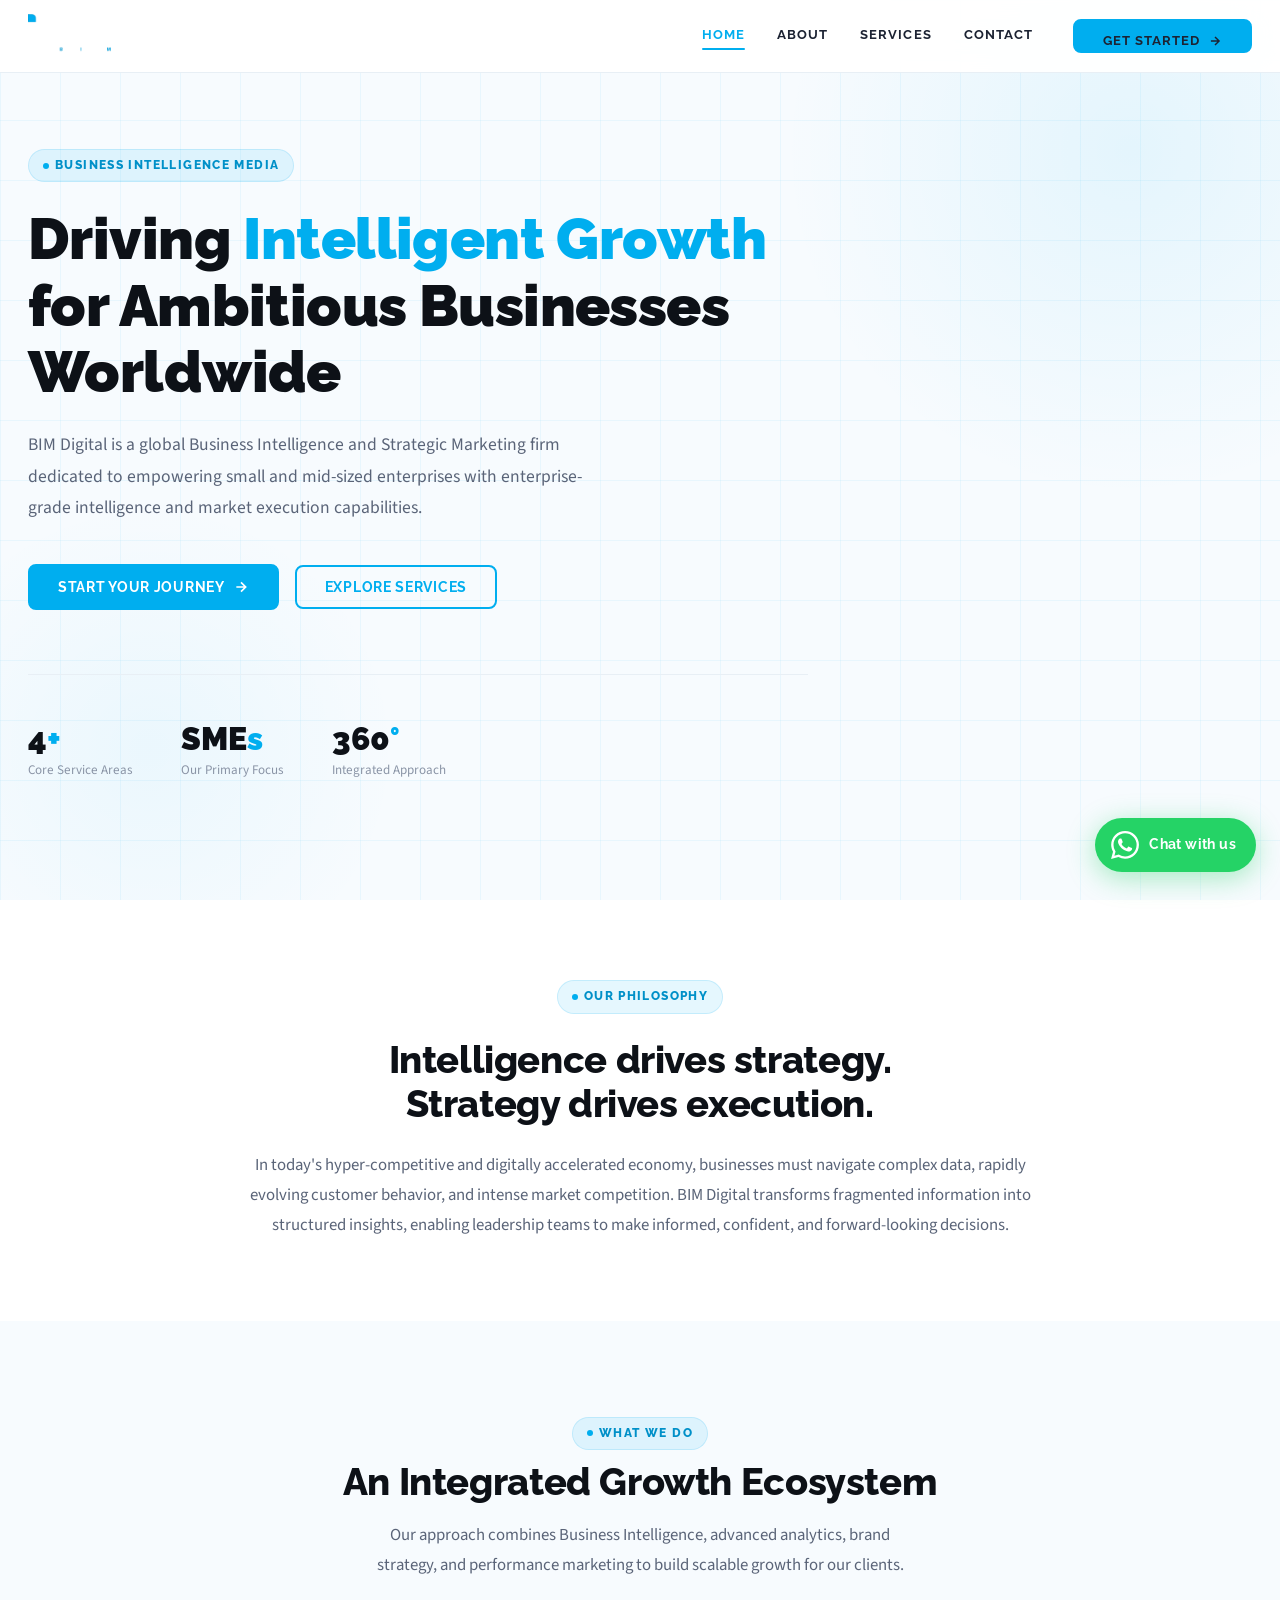
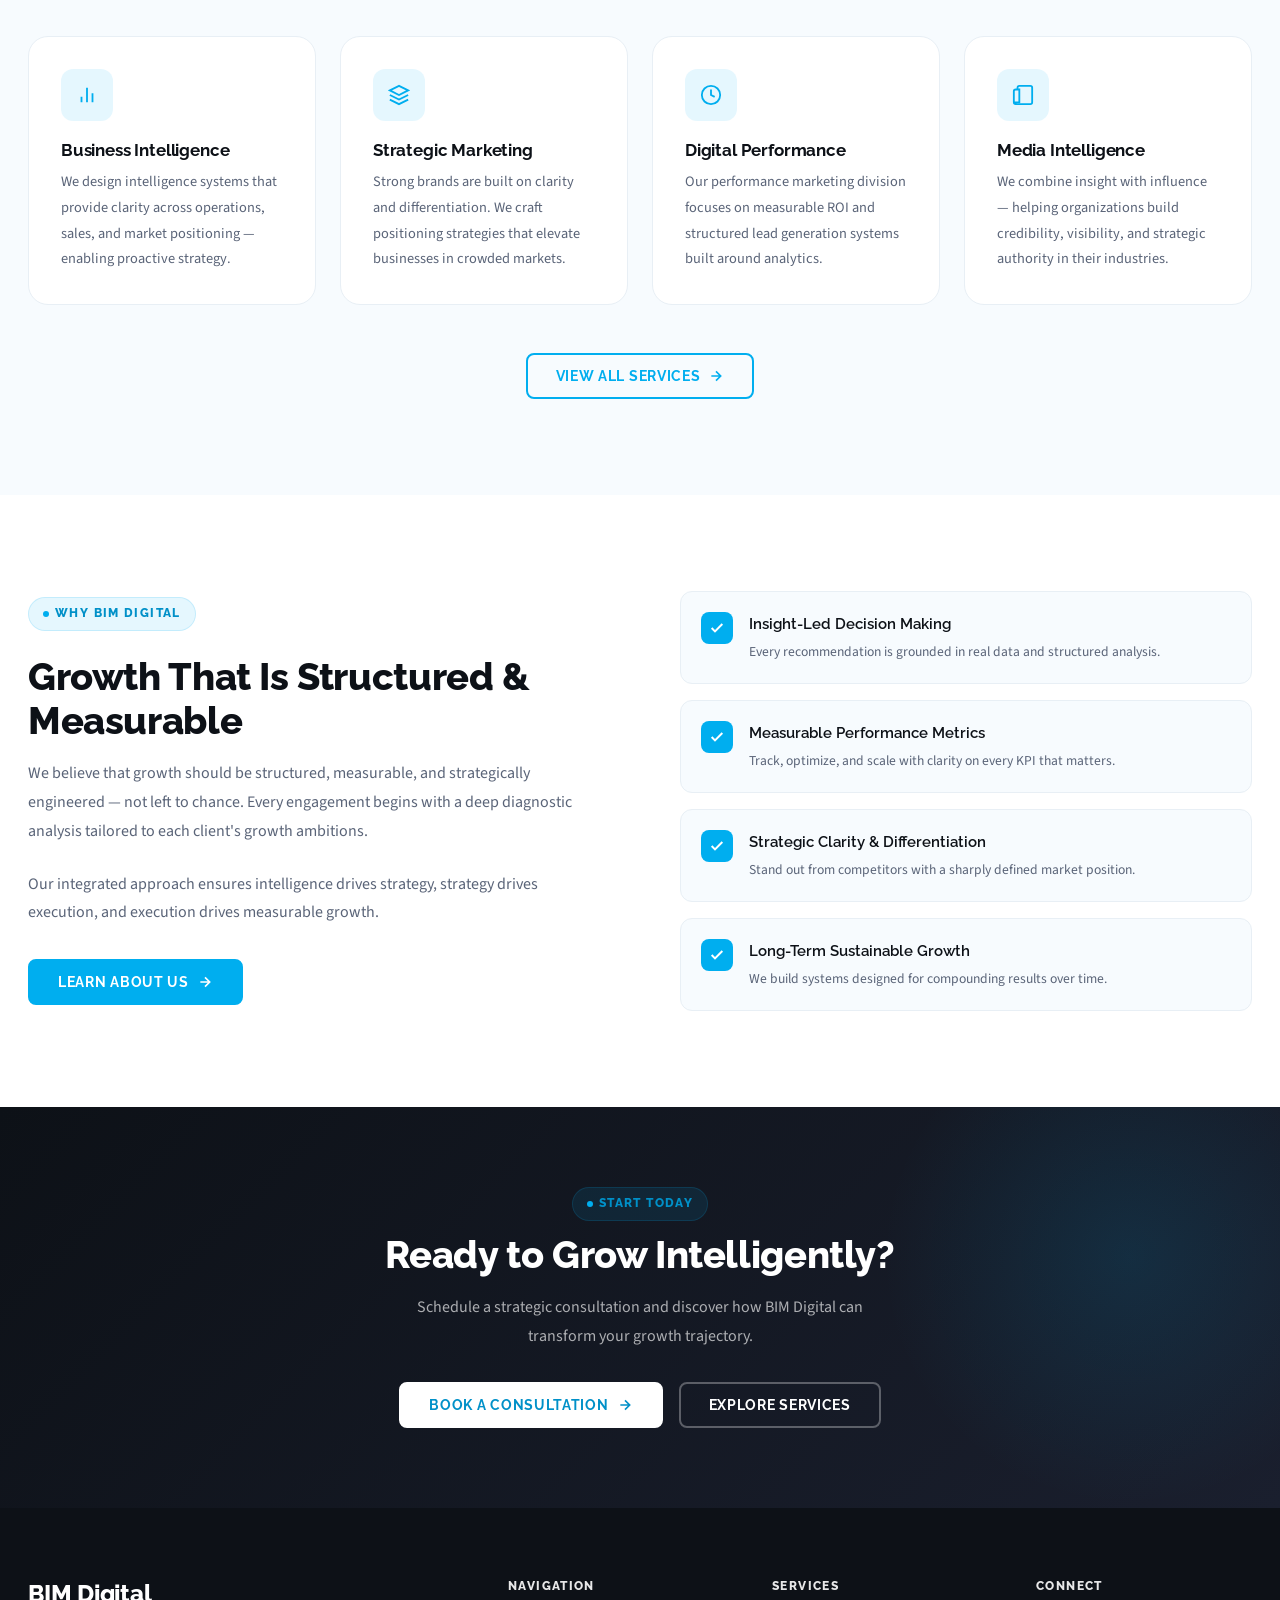
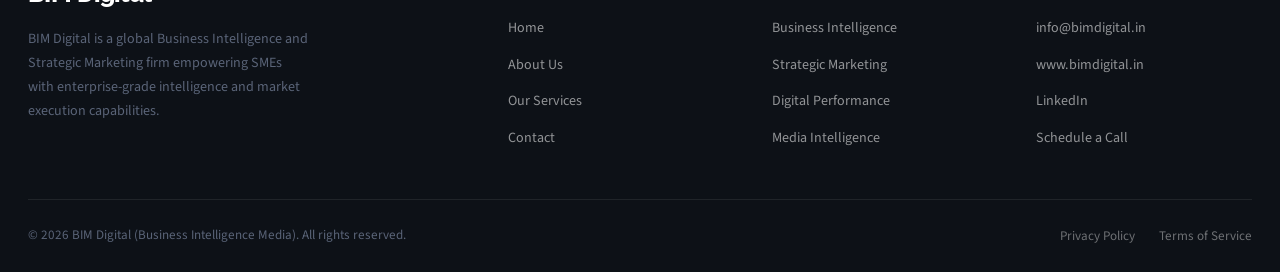
==== index.html @ 84a0bad7 "auto-commit for f4e19ec5-8367-4ca6-a7bd-9282d88a404a" ====
<!DOCTYPE html>
<html lang="en">
<head>
  <meta charset="UTF-8" />
  <meta name="viewport" content="width=device-width, initial-scale=1.0, maximum-scale=5.0" />
  <meta name="theme-color" content="#00AEEF" />
  <title>Intelligent Growth for Ambitious Businesses | BIM Digital</title>
  <meta name="description" content="BIM Digital is a global Business Intelligence and Strategic Marketing firm empowering small and mid-sized enterprises with enterprise-grade intelligence." />
  <link rel="stylesheet" href="assets/css/style.css" />
  <link rel="icon" type="image/png" href="assets/images/logo.png" />
</head>
<body>

<!-- ══ HEADER ══ -->
<header class="site-header" id="site-header">
  <div class="container">
    <nav class="nav-inner" role="navigation" aria-label="Main navigation">

      <a href="index.html" class="nav-logo" aria-label="BIM Digital Home">
        <img src="assets/images/logo.png" alt="BIM Digital" width="140" height="44" />
      </a>

      <!-- Desktop nav links -->
      <ul class="nav-links" id="nav-links" role="menubar">
        <li role="none"><a href="index.html" role="menuitem" class="active">Home</a></li>
        <li role="none"><a href="about.html" role="menuitem">About</a></li>
        <li role="none"><a href="services.html" role="menuitem">Services</a></li>
        <li role="none"><a href="contact.html" role="menuitem">Contact</a></li>
        <li role="none" class="nav-cta">
          <a href="contact.html" class="btn btn-primary" role="menuitem">
            Get Started
            <svg width="14" height="14" viewBox="0 0 24 24" fill="none" stroke="currentColor" stroke-width="2.5" aria-hidden="true"><path d="M5 12h14M12 5l7 7-7 7"/></svg>
          </a>
        </li>
      </ul>

      <!-- Hamburger button (mobile only) -->
      <button class="hamburger" id="hamburger" aria-label="Toggle navigation menu" aria-expanded="false" aria-controls="mobile-nav">
        <span></span>
        <span></span>
        <span></span>
      </button>

    </nav>
  </div>
</header>

<!-- ══ MOBILE NAV DRAWER ══ -->
<div class="mobile-nav" id="mobile-nav" aria-hidden="true">
  <div class="mobile-nav-header">
    <a href="index.html" class="mobile-nav-logo">
      <img src="assets/images/logo.png" alt="BIM Digital" height="38" />
    </a>
    <button class="mobile-nav-close" id="mobile-nav-close" aria-label="Close navigation">
      <svg width="22" height="22" viewBox="0 0 24 24" fill="none" stroke="currentColor" stroke-width="2.5"><path d="M18 6L6 18M6 6l12 12"/></svg>
    </button>
  </div>
  <ul class="mobile-nav-links">
    <li><a href="index.html" class="active">Home</a></li>
    <li><a href="about.html">About</a></li>
    <li><a href="services.html">Services</a></li>
    <li><a href="contact.html">Contact</a></li>
  </ul>
  <div class="mobile-nav-footer">
    <a href="contact.html" class="btn btn-primary" style="width:100%;justify-content:center;">
      Get Started
      <svg width="14" height="14" viewBox="0 0 24 24" fill="none" stroke="currentColor" stroke-width="2.5"><path d="M5 12h14M12 5l7 7-7 7"/></svg>
    </a>
    <a href="tel:+919871197779" class="mobile-nav-phone">
      <svg width="16" height="16" viewBox="0 0 24 24" fill="none" stroke="currentColor" stroke-width="2"><path d="M22 16.92v3a2 2 0 0 1-2.18 2 19.79 19.79 0 0 1-8.63-3.07A19.5 19.5 0 0 1 4.69 13a19.79 19.79 0 0 1-3.07-8.67A2 2 0 0 1 3.6 2.23h3a2 2 0 0 1 2 1.72c.127.96.361 1.903.7 2.81a2 2 0 0 1-.45 2.11L7.91 9.91a16 16 0 0 0 6.18 6.18l1.04-.94a2 2 0 0 1 2.11-.45c.907.339 1.85.573 2.81.7A2 2 0 0 1 22 16.92z"/></svg>
      +91 98711 97779
    </a>
  </div>
</div>
<!-- Backdrop -->
<div class="mobile-nav-backdrop" id="mobile-nav-backdrop"></div>

<!-- ══ WHATSAPP STICKY CTA ══ -->
<a href="https://wa.me/919871197779?text=Hello%20BIM%20Digital%2C%20I%20would%20like%20to%20know%20more%20about%20your%20services."
   class="whatsapp-sticky" target="_blank" rel="noopener noreferrer" aria-label="Chat with us on WhatsApp">
  <span class="whatsapp-sticky-icon">
    <svg width="28" height="28" viewBox="0 0 24 24" fill="currentColor" xmlns="http://www.w3.org/2000/svg">
      <path d="M17.472 14.382c-.297-.149-1.758-.867-2.03-.967-.273-.099-.471-.148-.67.15-.197.297-.767.966-.94 1.164-.173.199-.347.223-.644.075-.297-.15-1.255-.463-2.39-1.475-.883-.788-1.48-1.761-1.653-2.059-.173-.297-.018-.458.13-.606.134-.133.298-.347.446-.52.149-.174.198-.298.298-.497.099-.198.05-.371-.025-.52-.075-.149-.669-1.612-.916-2.207-.242-.579-.487-.5-.669-.51-.173-.008-.371-.01-.57-.01-.198 0-.52.074-.792.372-.272.297-1.04 1.016-1.04 2.479 0 1.462 1.065 2.875 1.213 3.074.149.198 2.096 3.2 5.077 4.487.709.306 1.262.489 1.694.625.712.227 1.36.195 1.871.118.571-.085 1.758-.719 2.006-1.413.248-.694.248-1.289.173-1.413-.074-.124-.272-.198-.57-.347m-5.421 7.403h-.004a9.87 9.87 0 0 1-5.031-1.378l-.361-.214-3.741.982.998-3.648-.235-.374a9.86 9.86 0 0 1-1.51-5.26c.001-5.45 4.436-9.884 9.888-9.884 2.64 0 5.122 1.03 6.988 2.898a9.825 9.825 0 0 1 2.893 6.994c-.003 5.45-4.437 9.884-9.885 9.884m8.413-18.297A11.815 11.815 0 0 0 12.05 0C5.495 0 .16 5.335.157 11.892c0 2.096.547 4.142 1.588 5.945L.057 24l6.305-1.654a11.882 11.882 0 0 0 5.683 1.448h.005c6.554 0 11.89-5.335 11.893-11.893a11.821 11.821 0 0 0-3.48-8.413z"/>
    </svg>
  </span>
  <span class="whatsapp-sticky-label">Chat with us</span>
</a>

<script>
(function () {
  'use strict';

  /* ── Sticky header ── */
  const header = document.getElementById('site-header');
  window.addEventListener('scroll', function () {
    header.classList.toggle('scrolled', window.scrollY > 20);
  }, { passive: true });

  /* ── Mobile nav ── */
  var hamburger = document.getElementById('hamburger');
  var mobileNav = document.getElementById('mobile-nav');
  var backdrop  = document.getElementById('mobile-nav-backdrop');
  var closeBtn  = document.getElementById('mobile-nav-close');

  function openNav() {
    mobileNav.classList.add('open');
    backdrop.classList.add('open');
    hamburger.classList.add('active');
    hamburger.setAttribute('aria-expanded', 'true');
    mobileNav.setAttribute('aria-hidden', 'false');
    document.body.style.overflow = 'hidden';
  }

  function closeNav() {
    mobileNav.classList.remove('open');
    backdrop.classList.remove('open');
    hamburger.classList.remove('active');
    hamburger.setAttribute('aria-expanded', 'false');
    mobileNav.setAttribute('aria-hidden', 'true');
    document.body.style.overflow = '';
  }

  hamburger.addEventListener('click', function (e) {
    e.stopPropagation();
    mobileNav.classList.contains('open') ? closeNav() : openNav();
  });

  if (closeBtn)  closeBtn.addEventListener('click',  closeNav);
  if (backdrop)  backdrop.addEventListener('click',  closeNav);

  // Close when any nav link is clicked
  var navLinks = mobileNav.querySelectorAll('a');
  navLinks.forEach(function (link) {
    link.addEventListener('click', closeNav);
  });

  // Close on Escape key
  document.addEventListener('keydown', function (e) {
    if (e.key === 'Escape' && mobileNav.classList.contains('open')) closeNav();
  });
})();
</script>

<!-- ══════════════════════════════════════════
     HERO
══════════════════════════════════════════ -->
<section class="hero">
  <div class="hero-bg-pattern"></div>
  <div class="hero-grid"></div>
  <div class="container">
    <div class="hero-content">
      <div class="hero-badge">
        <span class="badge">Business Intelligence Media</span>
      </div>
      <h1>Driving <em>Intelligent Growth</em> for Ambitious Businesses Worldwide</h1>
      <p class="hero-desc">BIM Digital is a global Business Intelligence and Strategic Marketing firm dedicated to empowering small and mid-sized enterprises with enterprise-grade intelligence and market execution capabilities.</p>
      <div class="hero-actions">
        <a href="contact.html" class="btn btn-primary">
          Start Your Journey
          <svg width="16" height="16" viewBox="0 0 24 24" fill="none" stroke="currentColor" stroke-width="2.5"><path d="M5 12h14M12 5l7 7-7 7"/></svg>
        </a>
        <a href="services.html" class="btn btn-outline">Explore Services</a>
      </div>
      <div class="hero-stats">
        <div>
          <div class="stat-num">4<span>+</span></div>
          <div class="stat-label">Core Service Areas</div>
        </div>
        <div>
          <div class="stat-num">SME<span>s</span></div>
          <div class="stat-label">Our Primary Focus</div>
        </div>
        <div>
          <div class="stat-num">360<span>°</span></div>
          <div class="stat-label">Integrated Approach</div>
        </div>
      </div>
    </div>
  </div>
</section>

<!-- ══════════════════════════════════════════
     INTRO / PHILOSOPHY
══════════════════════════════════════════ -->
<section style="background:var(--white); padding:80px 0;">
  <div class="container">
    <div style="max-width:800px; margin:0 auto; text-align:center;">
      <span class="badge" style="margin-bottom:1.5rem;">Our Philosophy</span>
      <h2 style="margin-bottom:1.5rem;">Intelligence drives strategy.<br>Strategy drives execution.</h2>
      <p style="font-size:1.05rem;">In today's hyper-competitive and digitally accelerated economy, businesses must navigate complex data, rapidly evolving customer behavior, and intense market competition. BIM Digital transforms fragmented information into structured insights, enabling leadership teams to make informed, confident, and forward-looking decisions.</p>
    </div>
  </div>
</section>

<!-- ══════════════════════════════════════════
     WHAT WE DO
══════════════════════════════════════════ -->
<section style="background:var(--off-white);">
  <div class="container">
    <div class="section-header centered">
      <span class="badge">What We Do</span>
      <h2>An Integrated Growth Ecosystem</h2>
      <p>Our approach combines Business Intelligence, advanced analytics, brand strategy, and performance marketing to build scalable growth for our clients.</p>
    </div>

    <div class="features-grid">

      <div class="feature-card">
        <div class="feature-icon">
          <svg width="22" height="22" viewBox="0 0 24 24" fill="none" stroke="currentColor" stroke-width="2"><path d="M18 20V10M12 20V4M6 20v-6"/></svg>
        </div>
        <h3>Business Intelligence</h3>
        <p>We design intelligence systems that provide clarity across operations, sales, and market positioning — enabling proactive strategy.</p>
      </div>

      <div class="feature-card">
        <div class="feature-icon">
          <svg width="22" height="22" viewBox="0 0 24 24" fill="none" stroke="currentColor" stroke-width="2"><path d="M12 2L2 7l10 5 10-5-10-5zM2 17l10 5 10-5M2 12l10 5 10-5"/></svg>
        </div>
        <h3>Strategic Marketing</h3>
        <p>Strong brands are built on clarity and differentiation. We craft positioning strategies that elevate businesses in crowded markets.</p>
      </div>

      <div class="feature-card">
        <div class="feature-icon">
          <svg width="22" height="22" viewBox="0 0 24 24" fill="none" stroke="currentColor" stroke-width="2"><circle cx="12" cy="12" r="10"/><polyline points="12 6 12 12 16 14"/></svg>
        </div>
        <h3>Digital Performance</h3>
        <p>Our performance marketing division focuses on measurable ROI and structured lead generation systems built around analytics.</p>
      </div>

      <div class="feature-card">
        <div class="feature-icon">
          <svg width="22" height="22" viewBox="0 0 24 24" fill="none" stroke="currentColor" stroke-width="2"><path d="M4 22h16a2 2 0 0 0 2-2V4a2 2 0 0 0-2-2H8a2 2 0 0 0-2 2v2"/><path d="M4 22a2 2 0 0 1-2-2V8a2 2 0 0 1 2-2h4v14H4z"/></svg>
        </div>
        <h3>Media Intelligence</h3>
        <p>We combine insight with influence — helping organizations build credibility, visibility, and strategic authority in their industries.</p>
      </div>

    </div>

    <div style="text-align:center; margin-top:3rem;">
      <a href="services.html" class="btn btn-outline">
        View All Services
        <svg width="16" height="16" viewBox="0 0 24 24" fill="none" stroke="currentColor" stroke-width="2.5"><path d="M5 12h14M12 5l7 7-7 7"/></svg>
      </a>
    </div>
  </div>
</section>

<!-- ══════════════════════════════════════════
     WHY BIM
══════════════════════════════════════════ -->
<section style="background:var(--white);">
  <div class="container">
    <div style="display:grid; grid-template-columns:1fr 1fr; gap:5rem; align-items:center;" class="why-grid">
      <div>
        <span class="badge" style="margin-bottom:1.5rem;">Why BIM Digital</span>
        <h2 style="margin-bottom:1rem;">Growth That Is Structured & Measurable</h2>
        <p style="margin-bottom:1.5rem;">We believe that growth should be structured, measurable, and strategically engineered — not left to chance. Every engagement begins with a deep diagnostic analysis tailored to each client's growth ambitions.</p>
        <p style="margin-bottom:2rem;">Our integrated approach ensures intelligence drives strategy, strategy drives execution, and execution drives measurable growth.</p>
        <a href="about.html" class="btn btn-primary">
          Learn About Us
          <svg width="16" height="16" viewBox="0 0 24 24" fill="none" stroke="currentColor" stroke-width="2.5"><path d="M5 12h14M12 5l7 7-7 7"/></svg>
        </a>
      </div>
      <div style="display:flex; flex-direction:column; gap:1rem;">
        <div style="display:flex;gap:1rem;align-items:flex-start;padding:1.25rem;background:var(--off-white);border-radius:var(--radius);border:1px solid var(--border-light);">
          <div style="width:32px;height:32px;border-radius:8px;background:var(--cyan);display:flex;align-items:center;justify-content:center;flex-shrink:0;">
            <svg width="16" height="16" viewBox="0 0 24 24" fill="none" stroke="white" stroke-width="3"><polyline points="20 6 9 17 4 12"/></svg>
          </div>
          <div>
            <div style="font-family:'Raleway',sans-serif;font-weight:600;font-size:0.95rem;color:var(--dark);margin-bottom:2px;">Insight-Led Decision Making</div>
            <div style="font-size:0.85rem;color:var(--text-muted);">Every recommendation is grounded in real data and structured analysis.</div>
          </div>
        </div>
        <div style="display:flex;gap:1rem;align-items:flex-start;padding:1.25rem;background:var(--off-white);border-radius:var(--radius);border:1px solid var(--border-light);">
          <div style="width:32px;height:32px;border-radius:8px;background:var(--cyan);display:flex;align-items:center;justify-content:center;flex-shrink:0;">
            <svg width="16" height="16" viewBox="0 0 24 24" fill="none" stroke="white" stroke-width="3"><polyline points="20 6 9 17 4 12"/></svg>
          </div>
          <div>
            <div style="font-family:'Raleway',sans-serif;font-weight:600;font-size:0.95rem;color:var(--dark);margin-bottom:2px;">Measurable Performance Metrics</div>
            <div style="font-size:0.85rem;color:var(--text-muted);">Track, optimize, and scale with clarity on every KPI that matters.</div>
          </div>
        </div>
        <div style="display:flex;gap:1rem;align-items:flex-start;padding:1.25rem;background:var(--off-white);border-radius:var(--radius);border:1px solid var(--border-light);">
          <div style="width:32px;height:32px;border-radius:8px;background:var(--cyan);display:flex;align-items:center;justify-content:center;flex-shrink:0;">
            <svg width="16" height="16" viewBox="0 0 24 24" fill="none" stroke="white" stroke-width="3"><polyline points="20 6 9 17 4 12"/></svg>
          </div>
          <div>
            <div style="font-family:'Raleway',sans-serif;font-weight:600;font-size:0.95rem;color:var(--dark);margin-bottom:2px;">Strategic Clarity & Differentiation</div>
            <div style="font-size:0.85rem;color:var(--text-muted);">Stand out from competitors with a sharply defined market position.</div>
          </div>
        </div>
        <div style="display:flex;gap:1rem;align-items:flex-start;padding:1.25rem;background:var(--off-white);border-radius:var(--radius);border:1px solid var(--border-light);">
          <div style="width:32px;height:32px;border-radius:8px;background:var(--cyan);display:flex;align-items:center;justify-content:center;flex-shrink:0;">
            <svg width="16" height="16" viewBox="0 0 24 24" fill="none" stroke="white" stroke-width="3"><polyline points="20 6 9 17 4 12"/></svg>
          </div>
          <div>
            <div style="font-family:'Raleway',sans-serif;font-weight:600;font-size:0.95rem;color:var(--dark);margin-bottom:2px;">Long-Term Sustainable Growth</div>
            <div style="font-size:0.85rem;color:var(--text-muted);">We build systems designed for compounding results over time.</div>
          </div>
        </div>
      </div>
    </div>
  </div>
</section>

<!-- CTA Banner -->
<section class="cta-banner">
  <div class="container">
    <div class="cta-inner">
      <span class="badge">Start Today</span>
      <h2>Ready to Grow Intelligently?</h2>
      <p>Schedule a strategic consultation and discover how BIM Digital can transform your growth trajectory.</p>
      <div class="cta-actions">
        <a href="contact.html" class="btn btn-white">
          Book a Consultation
          <svg width="16" height="16" viewBox="0 0 24 24" fill="none" stroke="currentColor" stroke-width="2.5"><path d="M5 12h14M12 5l7 7-7 7"/></svg>
        </a>
        <a href="services.html" class="btn btn-outline" style="color:#fff;border-color:rgba(255,255,255,0.3);">
          Explore Services
        </a>
      </div>
    </div>
  </div>
</section>

<footer class="site-footer">
  <div class="container">
    <div class="footer-grid">

      <div class="footer-brand">
        <h4>BIM Digital</h4>
        <p>BIM Digital is a global Business Intelligence and Strategic Marketing firm empowering SMEs with enterprise-grade intelligence and market execution capabilities.</p>
      </div>

      <div class="footer-col">
        <h5>Navigation</h5>
        <ul>
          <li><a href="index.html">Home</a></li>
          <li><a href="about.html">About Us</a></li>
          <li><a href="services.html">Our Services</a></li>
          <li><a href="contact.html">Contact</a></li>
        </ul>
      </div>

      <div class="footer-col">
        <h5>Services</h5>
        <ul>
          <li><a href="services.html">Business Intelligence</a></li>
          <li><a href="services.html">Strategic Marketing</a></li>
          <li><a href="services.html">Digital Performance</a></li>
          <li><a href="services.html">Media Intelligence</a></li>
        </ul>
      </div>

      <div class="footer-col">
        <h5>Connect</h5>
        <ul>
          <li><a href="mailto:info@bimdigital.in">info@bimdigital.in</a></li>
          <li><a href="http://www.bimdigital.in" target="_blank">www.bimdigital.in</a></li>
          <li><a href="contact.html">LinkedIn</a></li>
          <li><a href="contact.html">Schedule a Call</a></li>
        </ul>
      </div>

    </div>

    <div class="footer-bottom">
      <p>&copy; <script>document.write(new Date().getFullYear())</script> BIM Digital (Business Intelligence Media). All rights reserved.</p>
      <div class="footer-bottom-links">
        <a href="#">Privacy Policy</a>
        <a href="#">Terms of Service</a>
      </div>
    </div>
  </div>
</footer>

</body>
</html>
---- assets/css/style.css ----
/* ═══════════════════════════════════════════════════
   BIM Digital — Main Stylesheet
   Fonts: Raleway (headings) + Source Sans 3 (body)
   Brand: #00AEEF Cyan  |  Container: 1280px
═══════════════════════════════════════════════════ */
@import url('https://fonts.googleapis.com/css2?family=Raleway:wght@400;500;600;700;800;900&family=Source+Sans+3:ital,wght@0,300;0,400;0,500;0,600;1,400&display=swap');

:root {
  --cyan:         #00AEEF;
  --cyan-dark:    #0090C8;
  --cyan-light:   #E0F7FF;
  --cyan-muted:   rgba(0, 174, 239, 0.1);
  --dark:         #0D1117;
  --dark-2:       #1A1F2E;
  --text:         #1C2333;
  --text-muted:   #5A6478;
  --text-light:   #8A94A6;
  --white:        #FFFFFF;
  --off-white:    #F7FBFE;
  --border:       rgba(0, 174, 239, 0.15);
  --border-light: #E8EFF5;
  --shadow:       0 4px 24px rgba(0, 174, 239, 0.08);
  --shadow-lg:    0 16px 48px rgba(0, 174, 239, 0.14);
  --radius:       12px;
  --radius-lg:    20px;
}

/* ─── Reset ─── */
*, *::before, *::after { box-sizing: border-box; margin: 0; padding: 0; }
html { scroll-behavior: smooth; -webkit-text-size-adjust: 100%; }
body {
  font-family: 'Source Sans 3', sans-serif;
  color: var(--text);
  background: var(--white);
  line-height: 1.7;
  font-size: 16px;
  overflow-x: hidden;
}
img { max-width: 100%; height: auto; display: block; }
a   { text-decoration: none; color: inherit; }

/* ─── Typography ─── */
h1, h2, h3, h4, h5 {
  font-family: 'Raleway', sans-serif;
  line-height: 1.15;
  color: var(--dark);
  letter-spacing: -0.01em;
}
h1 { font-size: clamp(2rem, 4.5vw, 3.6rem); font-weight: 900; }
h2 { font-size: clamp(1.6rem, 3vw, 2.6rem); font-weight: 800; }
h3 { font-size: clamp(1.15rem, 2vw, 1.45rem); font-weight: 700; }
h4 { font-size: 1.05rem; font-weight: 700; }
p  { color: var(--text-muted); line-height: 1.8; font-size: 1rem; }

/* ─── Container — 1280px ─── */
.container {
  max-width: 1280px;
  margin: 0 auto;
  padding: 0 2rem;
  width: 100%;
}

/* ─── Utilities ─── */
.text-cyan { color: var(--cyan); }

.badge {
  display: inline-flex; align-items: center; gap: 6px;
  background: var(--cyan-muted); color: var(--cyan-dark);
  font-family: 'Raleway', sans-serif; font-size: 0.72rem; font-weight: 800;
  letter-spacing: 0.12em; text-transform: uppercase;
  padding: 6px 14px; border-radius: 100px;
  border: 1px solid var(--border); white-space: nowrap;
}
.badge::before {
  content: ''; width: 6px; height: 6px; border-radius: 50%;
  background: var(--cyan); flex-shrink: 0;
}

/* ─── Buttons ─── */
.btn {
  display: inline-flex;
  align-items: center;
  justify-content: center;
  gap: 8px;
  font-family: 'Raleway', sans-serif;
  font-weight: 700;
  font-size: 0.88rem;
  padding: 13px 28px;
  border-radius: 8px;
  cursor: pointer;
  transition: all 0.25s ease;
  border: 2px solid transparent;
  letter-spacing: 0.05em;
  text-transform: uppercase;
  line-height: 1;
  white-space: nowrap;
  text-align: center;
  vertical-align: middle;
  text-decoration: none;
}
.btn svg { flex-shrink: 0; transition: transform 0.2s; }
.btn:hover svg { transform: translateX(3px); }

.btn-primary {
  background: var(--cyan); color: var(--white); border-color: var(--cyan);
}
.btn-primary:hover {
  background: var(--cyan-dark); border-color: var(--cyan-dark);
  transform: translateY(-2px);
  box-shadow: 0 8px 24px rgba(0,174,239,0.35);
  color: var(--white);
}
.btn-outline {
  background: transparent; color: var(--cyan); border-color: var(--cyan);
}
.btn-outline:hover {
  background: var(--cyan); color: var(--white); transform: translateY(-2px);
}
.btn-white {
  background: var(--white); color: var(--cyan-dark); border-color: var(--white);
}
.btn-white:hover {
  background: var(--off-white); transform: translateY(-2px);
  box-shadow: 0 8px 24px rgba(0,0,0,0.12); color: var(--cyan-dark);
}

/* ════════════════════════════════════
   HEADER / NAV
════════════════════════════════════ */
.site-header {
  position: fixed; top: 0; left: 0; right: 0; z-index: 1000;
  background: rgba(255,255,255,0.96);
  backdrop-filter: blur(20px) saturate(180%);
  -webkit-backdrop-filter: blur(20px) saturate(180%);
  border-bottom: 1px solid var(--border-light);
  transition: box-shadow 0.3s;
}
.site-header.scrolled { box-shadow: 0 4px 32px rgba(0,0,0,0.07); }

.nav-inner {
  display: flex; align-items: center;
  justify-content: space-between;
  height: 72px; gap: 1rem;
}

/* Logo — keep original design */
.nav-logo { display: flex; align-items: center; flex-shrink: 0; }
.nav-logo img {
  height: 44px;
  width: auto;
  max-width: 160px;
  object-fit: contain;
  display: block;
  flex-shrink: 0;
}
.mobile-nav-logo { display: flex; align-items: center; }
.mobile-nav-logo img {
  height: 38px;
  width: auto;
  max-width: 140px;
  object-fit: contain;
  display: block;
}

.nav-links {
  display: flex; align-items: center;
  gap: 2rem; list-style: none;
}
.nav-links > li { display: flex; align-items: center; }

.nav-links a {
  font-family: 'Raleway', sans-serif;
  font-weight: 700; font-size: 0.8rem;
  color: var(--text); letter-spacing: 0.08em;
  text-transform: uppercase;
  position: relative; padding-bottom: 3px;
  transition: color 0.2s;
}
.nav-links a::after {
  content: ''; position: absolute; bottom: -2px; left: 0; right: 0;
  height: 2px; background: var(--cyan); border-radius: 2px;
  transform: scaleX(0); transition: transform 0.25s;
}
.nav-links a:hover,
.nav-links a.active { color: var(--cyan); }
.nav-links a:hover::after,
.nav-links a.active::after { transform: scaleX(1); }

.nav-cta { margin-left: 0.5rem; }

.hamburger {
  display: none; flex-direction: column;
  justify-content: center; gap: 5px;
  background: none; border: none;
  cursor: pointer; padding: 8px; z-index: 1010;
}
.hamburger span {
  display: block; width: 24px; height: 2px;
  background: var(--dark); border-radius: 2px; transition: all 0.3s;
}
.hamburger.active span:nth-child(1) { transform: translateY(7px) rotate(45deg); }
.hamburger.active span:nth-child(2) { opacity: 0; transform: scaleX(0); }
.hamburger.active span:nth-child(3) { transform: translateY(-7px) rotate(-45deg); }

/* ════════════════════════════════════
   HERO
════════════════════════════════════ */
.hero {
  min-height: 100vh; display: flex; align-items: center;
  background: var(--off-white);
  padding: 110px 0 80px;
  position: relative; overflow: hidden;
}
.hero-bg-pattern { position: absolute; inset: 0; pointer-events: none; }
.hero-bg-pattern::before {
  content: ''; position: absolute; top: -200px; right: -200px;
  width: 700px; height: 700px; border-radius: 50%;
  background: radial-gradient(circle, rgba(0,174,239,0.08) 0%, transparent 70%);
}
.hero-bg-pattern::after {
  content: ''; position: absolute; bottom: -100px; left: -100px;
  width: 500px; height: 500px; border-radius: 50%;
  background: radial-gradient(circle, rgba(0,174,239,0.05) 0%, transparent 70%);
}
.hero-grid {
  position: absolute; inset: 0;
  background-image:
    linear-gradient(var(--border) 1px, transparent 1px),
    linear-gradient(90deg, var(--border) 1px, transparent 1px);
  background-size: 60px 60px; opacity: 0.4;
}
.hero-content {
  position: relative; max-width: 780px;
  animation: heroFadeIn 0.9s ease both;
}
@keyframes heroFadeIn {
  from { opacity: 0; transform: translateY(30px); }
  to   { opacity: 1; transform: translateY(0); }
}
.hero-badge { margin-bottom: 1.5rem; }
.hero h1 { margin-bottom: 1.5rem; }
.hero h1 em { font-style: normal; color: var(--cyan); }
.hero-desc { font-size: 1.1rem; max-width: 580px; margin-bottom: 2.5rem; }
.hero-actions {
  display: flex; gap: 1rem; flex-wrap: wrap; align-items: center;
}
.hero-stats {
  display: flex; gap: 3rem; flex-wrap: wrap;
  margin-top: 4rem; padding-top: 3rem;
  border-top: 1px solid var(--border-light);
  animation: heroFadeIn 0.9s 0.3s ease both;
}
.stat-num {
  font-family: 'Raleway', sans-serif; font-size: 2rem; font-weight: 900;
  color: var(--dark); line-height: 1;
}
.stat-num span { color: var(--cyan); }
.stat-label { font-size: 0.82rem; color: var(--text-light); margin-top: 4px; }

/* ─── Sections ─── */
section { padding: 96px 0; }
.section-header { margin-bottom: 3.5rem; }
.section-header.centered { text-align: center; }
.section-header h2 { margin: 0.6rem 0 1rem; }
.section-header p  { max-width: 560px; font-size: 1.05rem; }
.section-header.centered p { margin: 0 auto; }

/* ─── Feature Cards ─── */
.features-grid {
  display: grid;
  grid-template-columns: repeat(4, 1fr);
  gap: 1.5rem;
}
.feature-card {
  background: var(--white); border: 1px solid var(--border-light);
  border-radius: var(--radius-lg); padding: 2rem;
  transition: all 0.3s ease; position: relative; overflow: hidden;
}
.feature-card::before {
  content: ''; position: absolute; top: 0; left: 0; right: 0; height: 3px;
  background: linear-gradient(90deg, var(--cyan), var(--cyan-dark));
  transform: scaleX(0); transition: transform 0.3s;
}
.feature-card:hover {
  transform: translateY(-6px); box-shadow: var(--shadow-lg);
  border-color: var(--border);
}
.feature-card:hover::before { transform: scaleX(1); }
.feature-icon {
  width: 52px; height: 52px; border-radius: 12px;
  background: var(--cyan-muted);
  display: flex; align-items: center; justify-content: center;
  margin-bottom: 1.25rem; transition: background 0.3s;
}
.feature-card:hover .feature-icon { background: var(--cyan); }
.feature-icon svg { color: var(--cyan); transition: color 0.3s; }
.feature-card:hover .feature-icon svg { color: var(--white); }
.feature-card h3 { margin-bottom: 0.5rem; font-size: 1.05rem; }
.feature-card p  { font-size: 0.9rem; }

/* ─── Services ─── */
.services-list { display: flex; flex-direction: column; gap: 2rem; }
.service-item {
  background: var(--white); border: 1px solid var(--border-light);
  border-radius: var(--radius-lg); padding: 2.5rem;
  display: grid; grid-template-columns: auto 1fr;
  gap: 2.5rem; align-items: start; transition: all 0.3s;
}
.service-item:hover {
  border-color: var(--border); box-shadow: var(--shadow-lg);
  transform: translateX(6px);
}
.service-number {
  font-family: 'Raleway', sans-serif; font-size: 2.8rem; font-weight: 900;
  color: var(--cyan-muted); line-height: 1; min-width: 60px;
  border-right: 2px solid var(--border-light); padding-right: 2.5rem;
}
.service-item:hover .service-number { color: rgba(0,174,239,0.25); }
.service-content h3 { font-size: 1.35rem; margin-bottom: 0.75rem; }
.service-content p  { margin-bottom: 1.25rem; }
.service-bullets { display: flex; flex-wrap: wrap; gap: 0.5rem; list-style: none; }
.service-bullets li {
  display: flex; align-items: center; gap: 6px;
  font-size: 0.84rem; color: var(--text-muted);
  background: var(--off-white);
  padding: 5px 12px; border-radius: 100px;
  border: 1px solid var(--border-light);
}
.service-bullets li::before {
  content: ''; width: 5px; height: 5px; border-radius: 50%;
  background: var(--cyan); flex-shrink: 0;
}

/* ─── About ─── */
.about-grid { display: grid; grid-template-columns: 1fr 1fr; gap: 5rem; align-items: center; }
.about-visual-inner {
  background: linear-gradient(135deg, var(--cyan-muted) 0%, rgba(0,174,239,0.04) 100%);
  border: 1px solid var(--border); border-radius: var(--radius-lg);
  padding: 3rem 2.5rem; position: relative; overflow: hidden;
}
.about-visual-inner::after {
  content: 'BIM'; position: absolute; bottom: -20px; right: -10px;
  font-family: 'Raleway', sans-serif; font-size: 8rem; font-weight: 900;
  color: rgba(0,174,239,0.05); line-height: 1; pointer-events: none;
}
.about-stat { display: flex; align-items: flex-start; gap: 1rem; padding: 1.25rem 0; border-bottom: 1px solid var(--border-light); }
.about-stat:last-child { border-bottom: none; }
.about-stat-icon {
  width: 40px; height: 40px; border-radius: 10px;
  background: var(--cyan); display: flex; align-items: center; justify-content: center; flex-shrink: 0;
}
.about-stat-icon svg { color: white; }
.about-stat-num { font-family: 'Raleway', sans-serif; font-size: 1.5rem; font-weight: 800; color: var(--dark); line-height: 1; }
.about-stat-label { font-size: 0.8rem; color: var(--text-light); margin-top: 2px; }
.principles-grid { display: grid; grid-template-columns: 1fr 1fr; gap: 1rem; margin-top: 2rem; }
.principle {
  display: flex; gap: 10px; align-items: flex-start;
  background: var(--off-white); padding: 1rem; border-radius: var(--radius); border: 1px solid var(--border-light);
}
.principle-dot { width: 8px; height: 8px; border-radius: 50%; background: var(--cyan); flex-shrink: 0; margin-top: 6px; }
.principle span { font-size: 0.85rem; font-weight: 600; color: var(--text); }

/* ─── Contact ─── */
.contact-layout { display: grid; grid-template-columns: 1fr 1.3fr; gap: 4rem; align-items: start; }
.contact-info h2 { margin-bottom: 1rem; }
.contact-info > p { margin-bottom: 2.5rem; }
.contact-cards { display: flex; flex-direction: column; gap: 1rem; }
.contact-card {
  display: flex; align-items: center; gap: 1rem;
  background: var(--off-white); border: 1px solid var(--border-light);
  border-radius: var(--radius); padding: 1.25rem 1.5rem; transition: all 0.2s;
}
.contact-card:hover { border-color: var(--border); box-shadow: var(--shadow); transform: translateX(4px); }
.contact-card-icon {
  width: 44px; height: 44px; border-radius: 10px;
  background: var(--cyan-muted); display: flex; align-items: center; justify-content: center; flex-shrink: 0;
}
.contact-card-icon svg { color: var(--cyan); }
.contact-card-label { font-size: 0.72rem; color: var(--text-light); text-transform: uppercase; letter-spacing: 0.08em; font-weight: 700; }
.contact-card-value { font-weight: 500; color: var(--text); font-size: 0.95rem; }
.contact-form {
  background: var(--white); border: 1px solid var(--border-light);
  border-radius: var(--radius-lg); padding: 2.5rem; box-shadow: var(--shadow);
}
.contact-form h3 { margin-bottom: 1.75rem; }
.form-row { display: grid; grid-template-columns: 1fr 1fr; gap: 1rem; }
.form-group { display: flex; flex-direction: column; gap: 6px; margin-bottom: 1.25rem; }
.form-group label {
  font-size: 0.75rem; font-weight: 800; color: var(--text);
  letter-spacing: 0.06em; text-transform: uppercase;
  font-family: 'Raleway', sans-serif;
}
.form-group input,
.form-group select,
.form-group textarea {
  padding: 12px 16px;
  border: 1.5px solid var(--border-light); border-radius: 8px;
  font-family: 'Source Sans 3', sans-serif;
  font-size: 0.95rem; color: var(--text);
  background: var(--white); outline: none; width: 100%;
  transition: border-color 0.2s, box-shadow 0.2s;
}
.form-group input:focus,
.form-group select:focus,
.form-group textarea:focus {
  border-color: var(--cyan); box-shadow: 0 0 0 3px rgba(0,174,239,0.1);
}
.form-group textarea { resize: vertical; min-height: 130px; }
.form-group input::placeholder,
.form-group textarea::placeholder { color: var(--text-light); }

/* ─── CTA Banner ─── */
.cta-banner {
  background: linear-gradient(135deg, var(--dark) 0%, var(--dark-2) 100%);
  padding: 80px 0; position: relative; overflow: hidden;
}
.cta-banner::before {
  content: ''; position: absolute; top: -100px; right: -100px;
  width: 500px; height: 500px; border-radius: 50%;
  background: radial-gradient(circle, rgba(0,174,239,0.12) 0%, transparent 70%);
}
.cta-inner { text-align: center; position: relative; }
.cta-inner h2 { color: var(--white); margin: 0.75rem 0 1rem; }
.cta-inner p  { color: rgba(255,255,255,0.65); max-width: 500px; margin: 0 auto 2rem; }
.cta-actions  { display: flex; gap: 1rem; justify-content: center; flex-wrap: wrap; }

/* ─── Footer ─── */
.site-footer { background: var(--dark); color: rgba(255,255,255,0.7); padding: 72px 0 0; }
.footer-grid {
  display: grid; grid-template-columns: 2fr 1fr 1fr 1fr;
  gap: 3rem; padding-bottom: 3rem;
  border-bottom: 1px solid rgba(255,255,255,0.08);
}
.footer-brand h4 {
  color: var(--white);
  font-family: 'Raleway', sans-serif;
  font-size: 1.5rem;
  font-weight: 800;
  margin-bottom: 1.25rem;
}
.footer-brand p { font-size: 0.88rem; line-height: 1.7; max-width: 280px; }
.footer-col h5 {
  font-family: 'Raleway', sans-serif; font-size: 0.72rem; font-weight: 800;
  letter-spacing: 0.12em; text-transform: uppercase;
  color: rgba(255,255,255,0.9); margin-bottom: 1.25rem;
}
.footer-col ul { list-style: none; display: flex; flex-direction: column; gap: 0.6rem; }
.footer-col ul li a { font-size: 0.88rem; color: rgba(255,255,255,0.55); transition: color 0.2s; }
.footer-col ul li a:hover { color: var(--cyan); }
.footer-bottom {
  display: flex; align-items: center; justify-content: space-between; padding: 1.5rem 0;
}
.footer-bottom p { font-size: 0.82rem; }
.footer-bottom-links { display: flex; gap: 1.5rem; }
.footer-bottom-links a { font-size: 0.82rem; color: rgba(255,255,255,0.4); transition: color 0.2s; }
.footer-bottom-links a:hover { color: var(--cyan); }

/* ─── Page Hero ─── */
.page-hero {
  padding: 160px 0 80px; background: var(--off-white);
  position: relative; overflow: hidden;
}
.page-hero::after {
  content: ''; position: absolute; top: 0; right: 0;
  width: 50%; height: 100%;
  background: linear-gradient(90deg, transparent, rgba(0,174,239,0.04));
  pointer-events: none;
}
.page-hero-content { position: relative; }
.page-hero h1 { margin: 0.75rem 0 1rem; }
.page-hero p  { font-size: 1.1rem; max-width: 540px; }

/* ─── Misc ─── */
.highlight-box {
  background: var(--cyan-muted); border: 1px solid var(--border);
  border-radius: var(--radius-lg); padding: 2.5rem;
}
.highlight-box h3 { margin-bottom: 0.5rem; }
.highlight-box p  { font-size: 0.95rem; }

/* ══════════════════════════════════════════════════
   MOBILE NAV DRAWER  (side-panel, slides from right)
══════════════════════════════════════════════════ */

.mobile-nav {
  position: fixed !important;
  top: 0 !important;
  right: 0 !important;
  bottom: 0 !important;
  left: auto !important;
  width: 300px;
  max-width: 88vw;
  background: #ffffff;
  z-index: 9999;
  display: flex;
  flex-direction: column;
  transform: translateX(110%);
  transition: transform 0.32s cubic-bezier(0.4, 0, 0.2, 1);
  box-shadow: -8px 0 48px rgba(0,0,0,0.18);
  overflow-y: auto;
  overscroll-behavior: contain;
  pointer-events: none;
  will-change: transform;
  visibility: hidden;
  opacity: 0;
}

.mobile-nav.open {
  transform: translateX(0);
  pointer-events: all;
  visibility: visible;
  opacity: 1;
}

/* Backdrop */
.mobile-nav-backdrop {
  position: fixed !important;
  top: 0 !important;
  left: 0 !important;
  right: 0 !important;
  bottom: 0 !important;
  width: 100vw;
  height: 100vh;
  background: rgba(13,17,23,0.6);
  z-index: 9998;
  opacity: 0;
  visibility: hidden;
  pointer-events: none;
  transition: opacity 0.32s ease, visibility 0.32s ease;
}

.mobile-nav-backdrop.open {
  opacity: 1;
  visibility: visible;
  pointer-events: all;
}

/* Drawer header */
.mobile-nav-header {
  display: flex;
  align-items: center;
  justify-content: space-between;
  padding: 16px 20px;
  border-bottom: 1px solid #E8EFF5;
  flex-shrink: 0;
  min-height: 70px;
}
.mobile-nav-close {
  background: none;
  border: 1px solid #E8EFF5;
  border-radius: 8px;
  cursor: pointer;
  color: #5A6478;
  width: 36px; height: 36px;
  display: flex;
  align-items: center;
  justify-content: center;
  flex-shrink: 0;
  transition: color 0.2s, background 0.2s;
  line-height: 1;
}
.mobile-nav-close:hover {
  color: var(--cyan);
  background: rgba(0,174,239,0.08);
  border-color: rgba(0,174,239,0.2);
}

/* Nav links */
.mobile-nav-links {
  list-style: none;
  flex: 1;
  padding: 6px 0;
  margin: 0;
}
.mobile-nav-links li { border-bottom: 1px solid #E8EFF5; }
.mobile-nav-links li:last-child { border-bottom: none; }
.mobile-nav-links a {
  display: block;
  padding: 15px 24px;
  font-family: "Raleway", sans-serif;
  font-weight: 700;
  font-size: 0.9rem;
  letter-spacing: 0.08em;
  text-transform: uppercase;
  color: #1C2333;
  transition: color 0.15s, background 0.15s;
  text-decoration: none;
}
.mobile-nav-links a:hover,
.mobile-nav-links a.active {
  color: var(--cyan);
  background: rgba(0,174,239,0.06);
}

/* Footer */
.mobile-nav-footer {
  padding: 20px 20px 28px;
  border-top: 1px solid #E8EFF5;
  display: flex;
  flex-direction: column;
  gap: 12px;
  flex-shrink: 0;
}
.mobile-nav-phone {
  display: flex;
  align-items: center;
  gap: 8px;
  font-family: "Raleway", sans-serif;
  font-weight: 700;
  font-size: 0.95rem;
  color: #1C2333;
  padding: 6px 0;
  transition: color 0.2s;
  text-decoration: none;
}
.mobile-nav-phone:hover { color: var(--cyan); }
.mobile-nav-phone svg { color: var(--cyan); flex-shrink: 0; }

/* ═══════════════════════════
   WHATSAPP STICKY CTA
═══════════════════════════ */
.whatsapp-sticky {
  position: fixed;
  bottom: 28px; right: 24px;
  z-index: 1500;
  display: flex;
  align-items: center; gap: 10px;
  background: #25D366;
  color: #ffffff;
  padding: 13px 20px 13px 16px;
  border-radius: 50px;
  box-shadow: 0 6px 28px rgba(37,211,102,0.4);
  text-decoration: none;
  font-family: "Raleway", sans-serif;
  font-weight: 700; font-size: 0.85rem;
  letter-spacing: 0.03em;
  transition: all 0.25s ease;
  animation: waBounce 4s 3s ease infinite;
}
.whatsapp-sticky:hover {
  background: #1ebe5d;
  transform: translateY(-3px);
  box-shadow: 0 10px 36px rgba(37,211,102,0.5);
  animation: none;
}
.whatsapp-sticky-icon { display: flex; align-items: center; flex-shrink: 0; }
.whatsapp-sticky-label { white-space: nowrap; }

@keyframes waBounce {
  0%, 80%, 100% { transform: translateY(0); }
  87%            { transform: translateY(-7px); }
  93%            { transform: translateY(-2px); }
}

/* ════════════════════════════════════════════════
   RESPONSIVE — All Device Breakpoints
════════════════════════════════════════════════ */

/* 1280px — slight padding */
@media (max-width: 1280px) {
  .container { padding: 0 1.75rem; }
}

/* 1100px — 4-col → 2-col */
@media (max-width: 1100px) {
  .features-grid { grid-template-columns: repeat(2, 1fr); }
  .footer-grid   { grid-template-columns: 1fr 1fr; gap: 2.5rem; }
}

/* 960px — two-col layouts → single col */
@media (max-width: 960px) {
  .about-grid,
  .contact-layout { grid-template-columns: 1fr; gap: 3rem; }
  .service-item {
    grid-template-columns: 1fr; gap: 1.25rem;
  }
  .service-number {
    border-right: none; border-bottom: 2px solid var(--border-light);
    padding-right: 0; padding-bottom: 1rem; min-width: auto; font-size: 2rem;
  }
  .process-grid { grid-template-columns: repeat(2, 1fr) !important; }
  .why-grid { grid-template-columns: 1fr !important; gap: 3rem !important; }
}

/* 768px — hide desktop nav items, show hamburger */
@media (max-width: 768px) {
  .nav-links { display: none !important; }
  .hamburger { display: flex; }
  
  /* Ensure mobile nav is hidden by default */
  .mobile-nav {
    display: flex;
    transform: translateX(110%);
    visibility: hidden;
    opacity: 0;
    pointer-events: none;
  }
  .mobile-nav.open {
    transform: translateX(0);
    visibility: visible;
    opacity: 1;
    pointer-events: all;
  }
  .mobile-nav-backdrop {
    display: block;
  }

  section     { padding: 64px 0; }
  .page-hero  { padding: 120px 0 56px; }
  .hero       { padding: 100px 0 60px; min-height: auto; }
  .hero-stats { flex-direction: column; gap: 1.5rem; }
  .hero-actions { flex-direction: column; align-items: flex-start; }
  .hero-actions .btn { width: 100%; justify-content: center; }

  .features-grid { grid-template-columns: repeat(2, 1fr); gap: 1rem; }
  .form-row      { grid-template-columns: 1fr; }
  .footer-grid   { grid-template-columns: 1fr; gap: 2rem; }
  .footer-bottom { flex-direction: column; gap: 1rem; text-align: center; }
  .principles-grid { grid-template-columns: 1fr; }
  .process-grid  { grid-template-columns: repeat(2, 1fr) !important; }
  .cta-actions   { flex-direction: column; align-items: center; }
  .cta-actions .btn { width: 100%; max-width: 300px; }

  /* WhatsApp — hide label on very narrow */
  .whatsapp-sticky { padding: 14px; border-radius: 50%; }
  .whatsapp-sticky-label { display: none; }
  .whatsapp-sticky-icon svg { width: 30px; height: 30px; }
}

/* 540px — small phones */
@media (max-width: 540px) {
  .container { padding: 0 1.25rem; }
  .features-grid { grid-template-columns: 1fr; }
  .process-grid  { grid-template-columns: 1fr !important; }
  .service-item  { padding: 1.75rem; }
  .contact-form  { padding: 1.75rem; }
  .footer-bottom-links { flex-wrap: wrap; justify-content: center; gap: 1rem; }
  h1 { font-size: clamp(1.7rem, 8vw, 2.4rem); }
  h2 { font-size: clamp(1.4rem, 6vw, 2rem); }
}

/* 380px — very small phones */
@media (max-width: 380px) {
  .container { padding: 0 1rem; }
  .nav-logo img { height: 36px; }
  .btn  { padding: 11px 18px; font-size: 0.82rem; }
  .badge { font-size: 0.68rem; padding: 5px 10px; }
}

/* ── Desktop: always hide hamburger and mobile nav ── */
@media (min-width: 769px) {
  .hamburger { display: none !important; }
  .mobile-nav { 
    display: none !important;
    visibility: hidden !important;
    opacity: 0 !important;
    pointer-events: none !important;
  }
  .mobile-nav-backdrop { 
    display: none !important;
    visibility: hidden !important;
    opacity: 0 !important;
    pointer-events: none !important;
  }
}
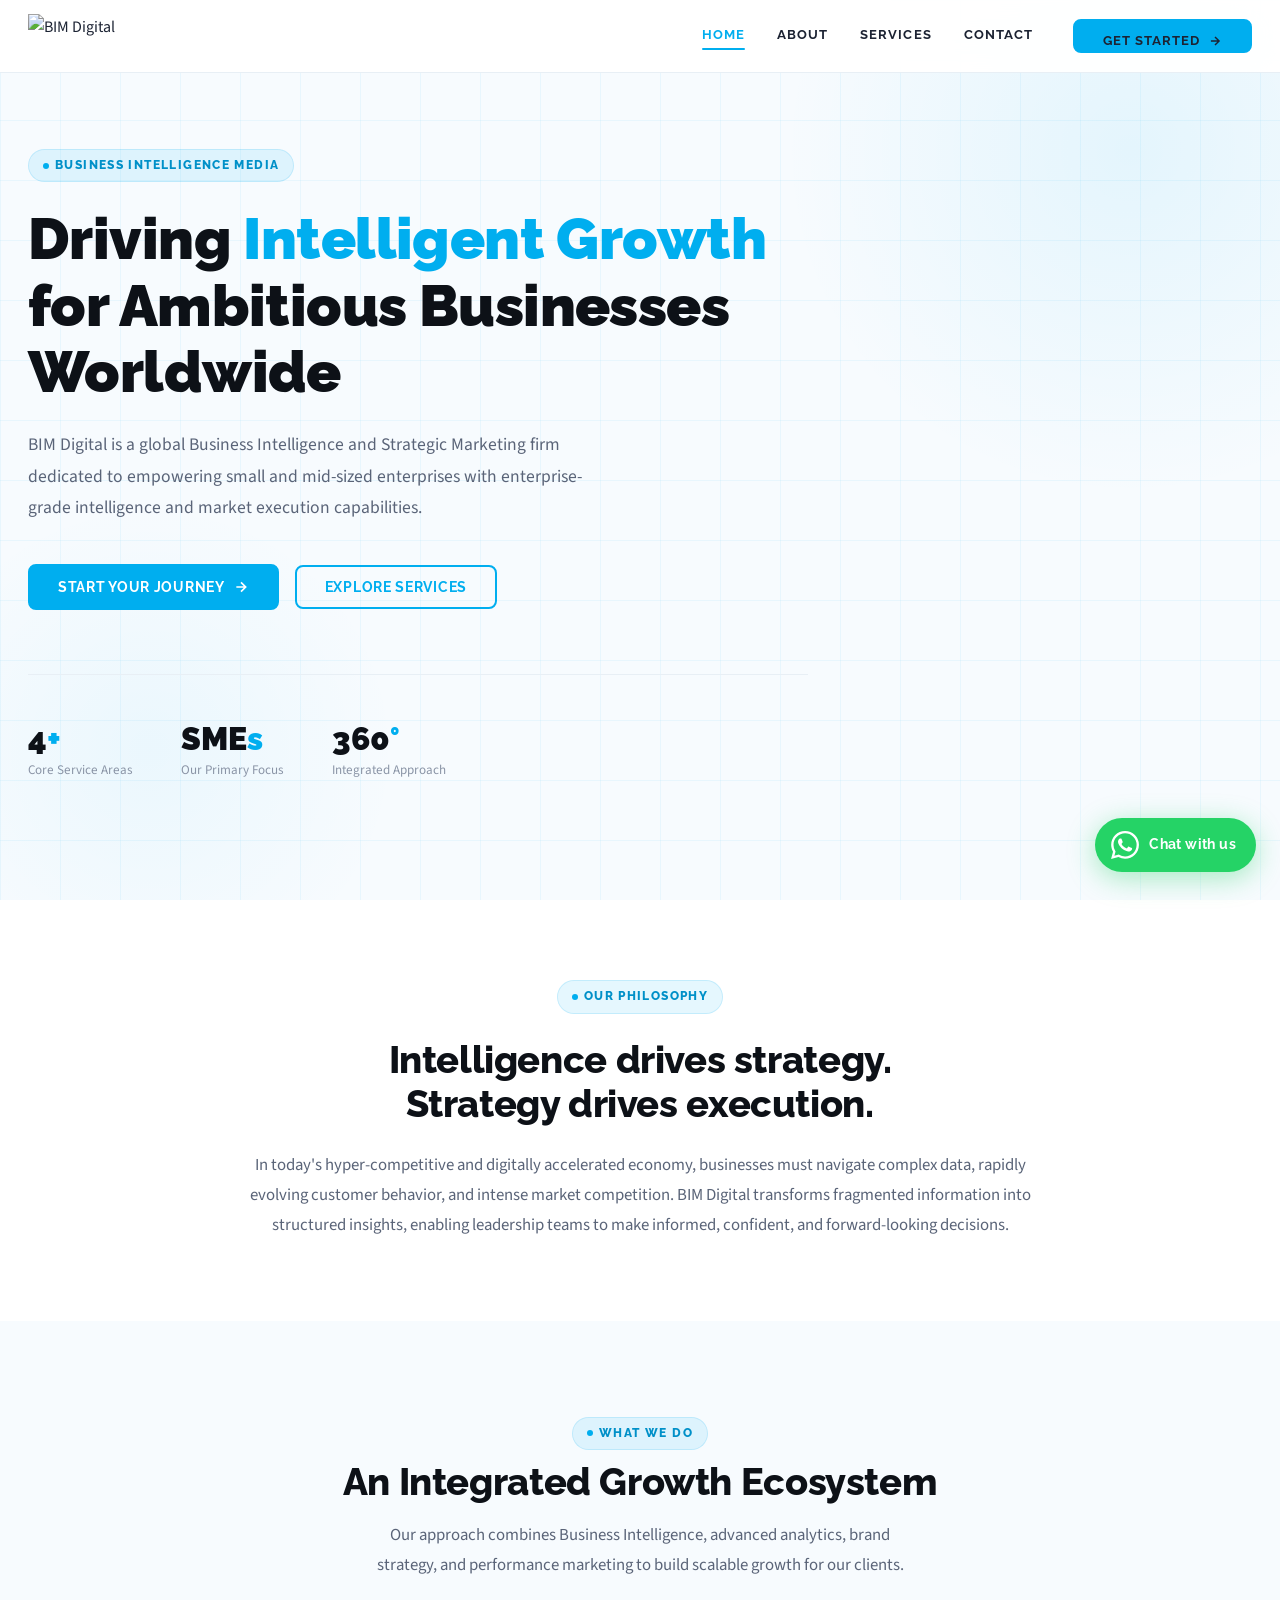
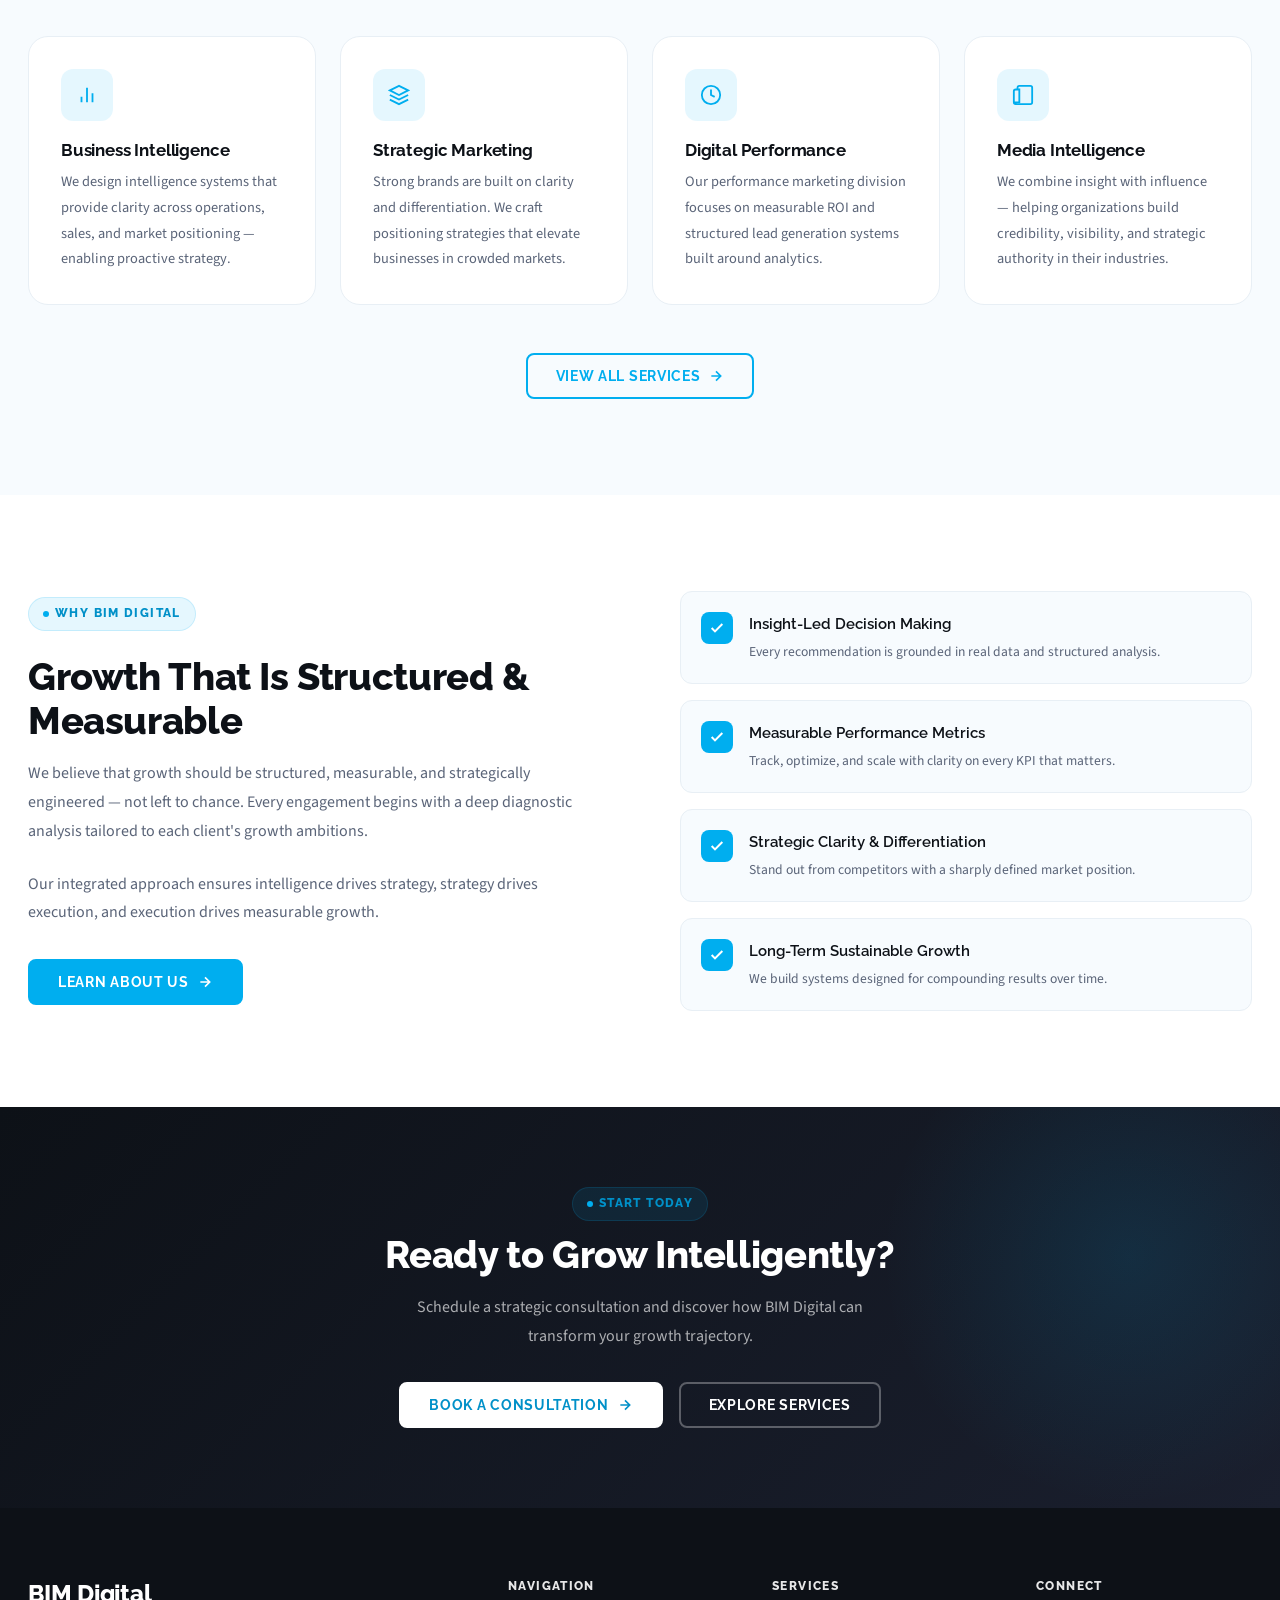
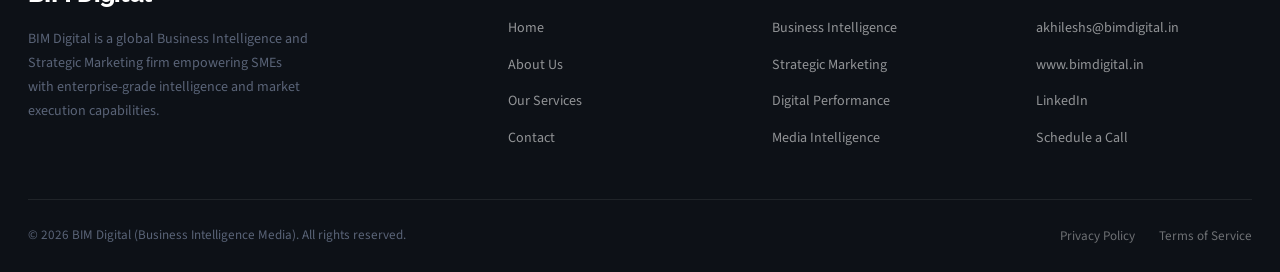
==== commit 57851f61: "auto-commit for ccd12ba1-5ecf-4154-81a4-b61f60959478" ====
--- a/index.html
+++ b/index.html
@@ -7,7 +7,7 @@
   <title>Intelligent Growth for Ambitious Businesses | BIM Digital</title>
   <meta name="description" content="BIM Digital is a global Business Intelligence and Strategic Marketing firm empowering small and mid-sized enterprises with enterprise-grade intelligence." />
   <link rel="stylesheet" href="assets/css/style.css" />
-  <link rel="icon" type="image/png" href="assets/images/logo.png" />
+  <link rel="icon" type="image/jpg" href="/logo.jpg" />
 </head>
 <body>
 
@@ -17,7 +17,7 @@
     <nav class="nav-inner" role="navigation" aria-label="Main navigation">
 
       <a href="index.html" class="nav-logo" aria-label="BIM Digital Home">
-        <img src="assets/images/logo.png" alt="BIM Digital" width="140" height="44" />
+        <img src="/logo.jpg" alt="BIM Digital" width="140" height="44" />
       </a>
 
       <!-- Desktop nav links -->
@@ -49,7 +49,7 @@
 <div class="mobile-nav" id="mobile-nav" aria-hidden="true">
   <div class="mobile-nav-header">
     <a href="index.html" class="mobile-nav-logo">
-      <img src="assets/images/logo.png" alt="BIM Digital" height="38" />
+      <img src="/logo.jpg" alt="BIM Digital" height="38" />
     </a>
     <button class="mobile-nav-close" id="mobile-nav-close" aria-label="Close navigation">
       <svg width="22" height="22" viewBox="0 0 24 24" fill="none" stroke="currentColor" stroke-width="2.5"><path d="M18 6L6 18M6 6l12 12"/></svg>
@@ -358,7 +358,7 @@
       <div class="footer-col">
         <h5>Connect</h5>
         <ul>
-          <li><a href="mailto:info@bimdigital.in">info@bimdigital.in</a></li>
+          <li><a href="mailto:akhileshs@bimdigital.in">akhileshs@bimdigital.in</a></li>
           <li><a href="http://www.bimdigital.in" target="_blank">www.bimdigital.in</a></li>
           <li><a href="contact.html">LinkedIn</a></li>
           <li><a href="contact.html">Schedule a Call</a></li>
